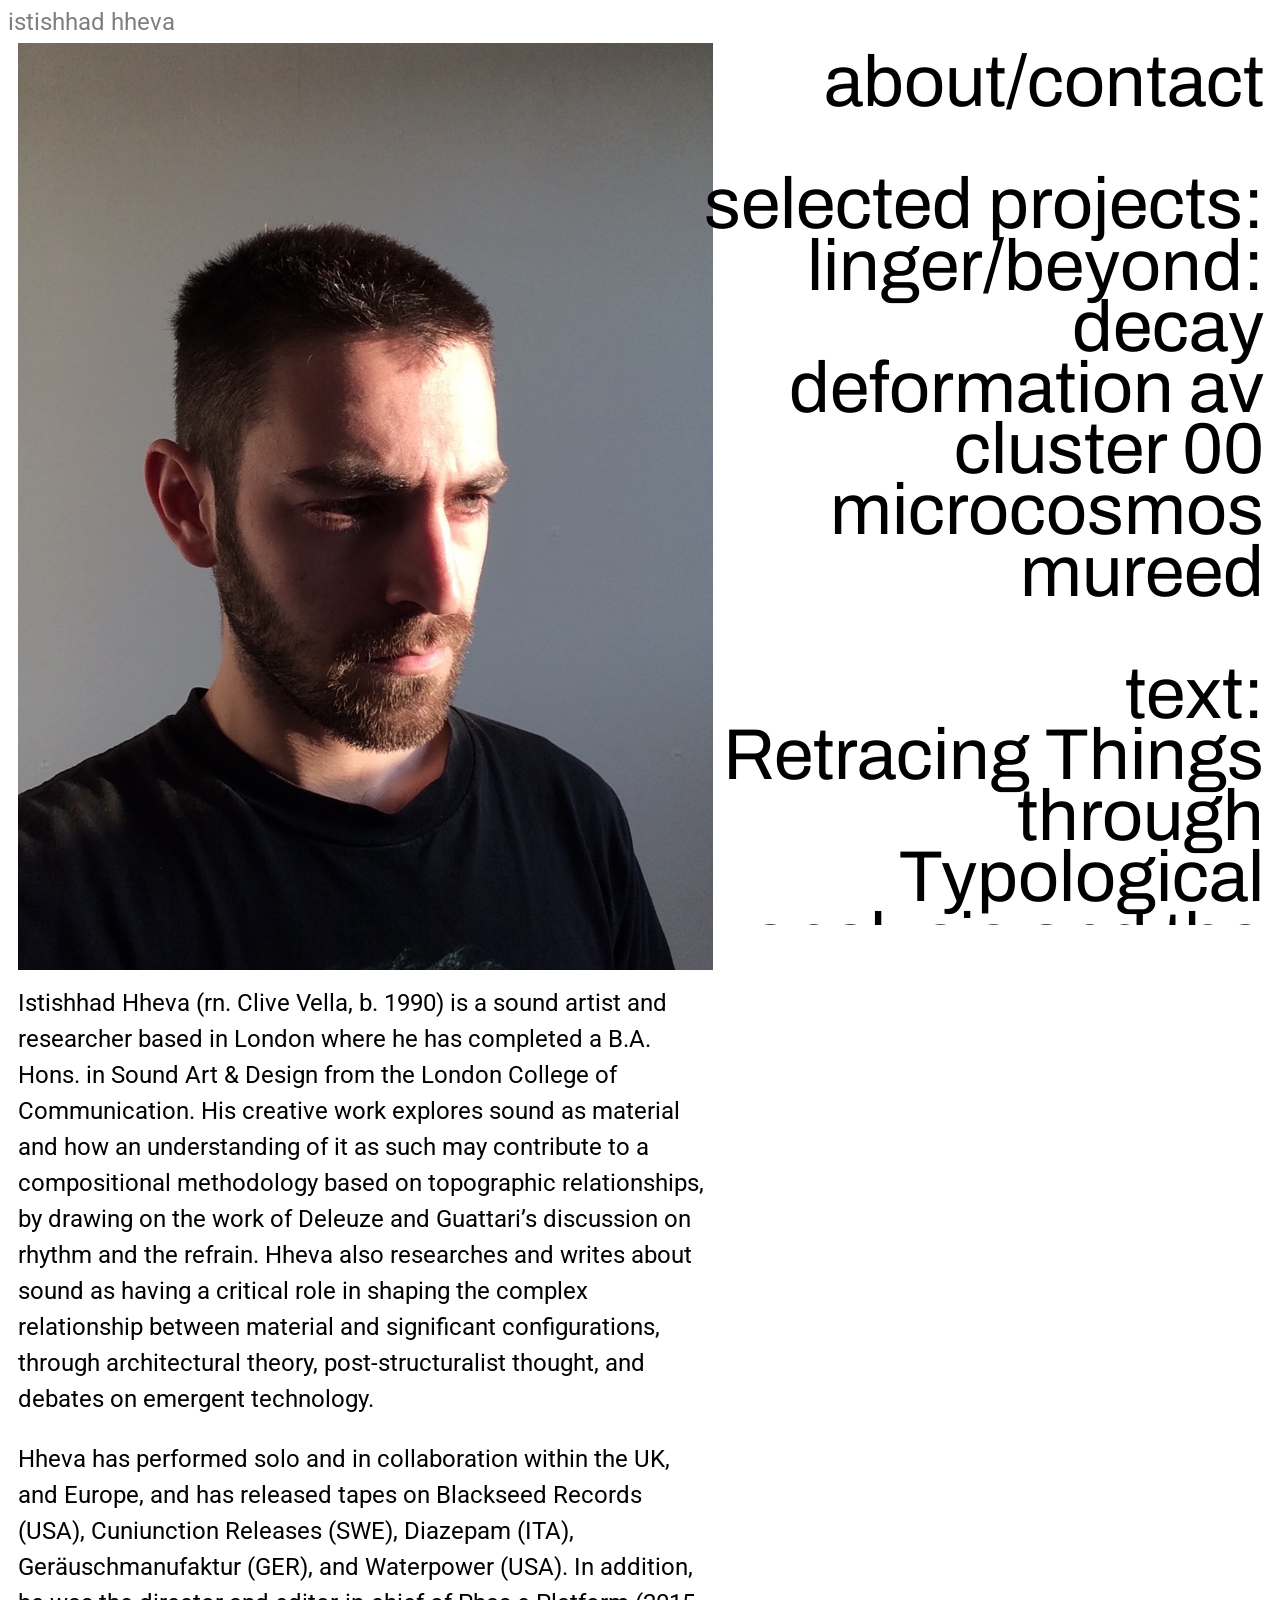
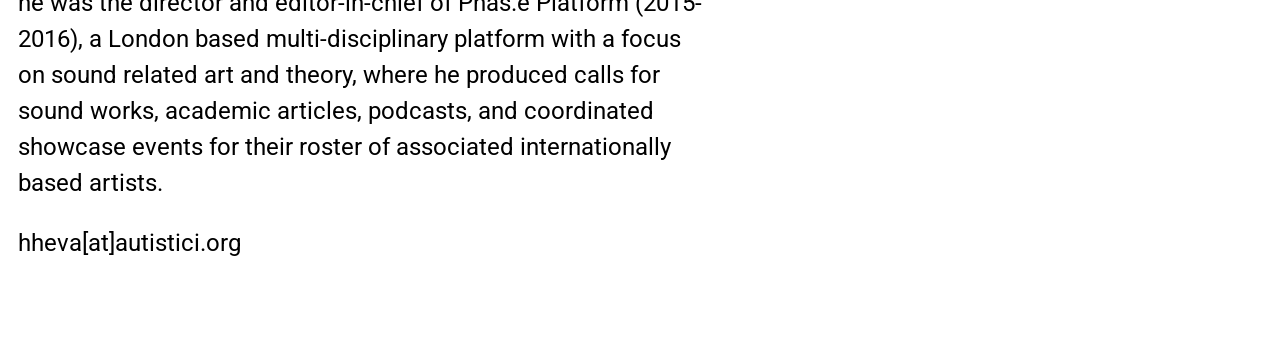
==== about.html @ 4253255d "Semi-completion" ====
<!DOCTYPE HTML>
<html>

<head>
  <title>Istishhad Hheva</title>
  <meta charset="utf-8">
  <link rel="stylesheet" href="style.css">
  <link href="https://fonts.googleapis.com/css?family=Roboto|Archivo" rel="stylesheet">
</head>

<body>

<!-- TITLE AND ARTICLE HEADER SECTION -->
<div class="supertitle">
    <a href="index.html">istishhad hheva</a>
</div>

<!-- SIDE BAR SECTION -->
<div class="sidebar">
<ul>
<li>
  <a href="about.html">about/contact</a>
</li>
<li><br /></li>
<li>
selected projects:<br /><a href="lingerbeyond.html">linger/beyond: decay</a><br /><a href="deformation.html">deformation av</a><br /><a href="cluster00.html">cluster 00</a><br /><a href="microcosmos.html">microcosmos</a><br /><a href="mureed.html">mureed</a>
</li>
<li><br /></li>
<li>
text:<br /><a href="typologies.html">Retracing Things through Typological analysis and the possibility of a generative Type</a><br /><a href="tensionfields.html">Tension fields, Diagrams and the event horizon</a><br /><a href="vibrantmatter.html">Vibrant Matter & the Subject-Object relationship</a><br /><a href="terraformation.html">Maps, Topography, Terraformation</a><br /><a href="ontodynamicity.html">Ontology, Dynamicity</a></li>
  </ul>
</div>
<!-- CONTENT SECTION -->
<div class="content-header">
<img src="about.jpg" />
</div>
<div style="padding-top:40px;" class="content">
<p>Istishhad Hheva (rn. Clive Vella, b. 1990) is a sound artist and researcher based in London where he has completed a B.A. Hons. in Sound Art & Design from the London College of Communication. His creative work explores sound as material and how an understanding of it as such may contribute to a compositional methodology based on topographic relationships, by drawing on the work of Deleuze and Guattari’s discussion on rhythm and the refrain. Hheva also researches and writes about sound as having a critical role in shaping the complex relationship between material and significant configurations, through architectural theory, post-structuralist thought, and debates on emergent technology.</p>
<p>Hheva has performed solo and in collaboration within the UK, and Europe, and has released tapes on Blackseed Records (USA), Cuniunction Releases (SWE), Diazepam (ITA), Geräuschmanufaktur (GER), and Waterpower (USA). In addition, he was the director and editor-in-chief of Phas.e Platform (2015-2016), a London based multi-disciplinary platform with a focus on sound related art and theory, where he produced calls for sound works, academic articles, podcasts, and coordinated showcase events for their roster of associated internationally based artists.</p>
<p>hheva[at]autistici.org</p>



</div>

</body>

</html>
---- style.css ----
a:link, a:visited {
    color: black;
    padding: 0px 0px;
    text-decoration: none;
}

a:hover, a:active {
    color: rgb(150,150,150);
}

body {
  font-size: 24px;
  height: 100%;
  overflow-y: hidden;
  font-family: "Roboto", sans-serif;
}

blockquote {
  font-style: italic;
  font-size: 150%;
  line-height: 150%;
}

h1 {
  font-size: 300%;
}

img {
  max-width: 100%;
  max-height: 100%;
}

p {
  line-height: 150%;
}

ul {
      list-style-type: none;
      text-align: right;
      padding-right: 1rem;
}

ol {
  line-height: 150%;
}

.content {
    height: 100%;
    min-height: auto;
    width: 55%;
    max-width: 75%;
    position: relative;
    padding-left: 10px;
    top: -70px;
    /*background: #0f0;*/
    overflow-y: hidden;
    z-index: 45;
}

.content-header {
  /*transform:rotate(90deg);*/
  border: 10px;
  height: 100%;
  min-height: auto;
  width: 55%;
  max-width: 75%;
  position: relative;
  padding-left: 10px;
  padding-bottom: 50px;
  top: 35px;
  /*background: #0f0;*/
  z-index: 50;
}

.content-padding {
  height: 100%;
  min-height: auto;
  width: 55%;
  max-width: 75%;
  position: relative;
  padding-left: 10px;
  top: -20px;
  /*background: #0f0;*/
  overflow-y: hidden;
  z-index: 50;
}

.sidebar {
    top: -20px;
    position: fixed;
    margin-left: 47%;
    width: auto;
    height: 105%;
  /*  background: rgba(240, 240, 240, 0.5); */
    z-index: 100;
    font-size: 300%;
    word-wrap: normal;
    overflow: auto;
    line-height: 85%;
    font-family: "Archivo", sans-serif;
}

.supertitle {
  position: fixed;
  width: auto;
  font-size: 100%;
  z-index: 150;
  opacity: 0.5;
}
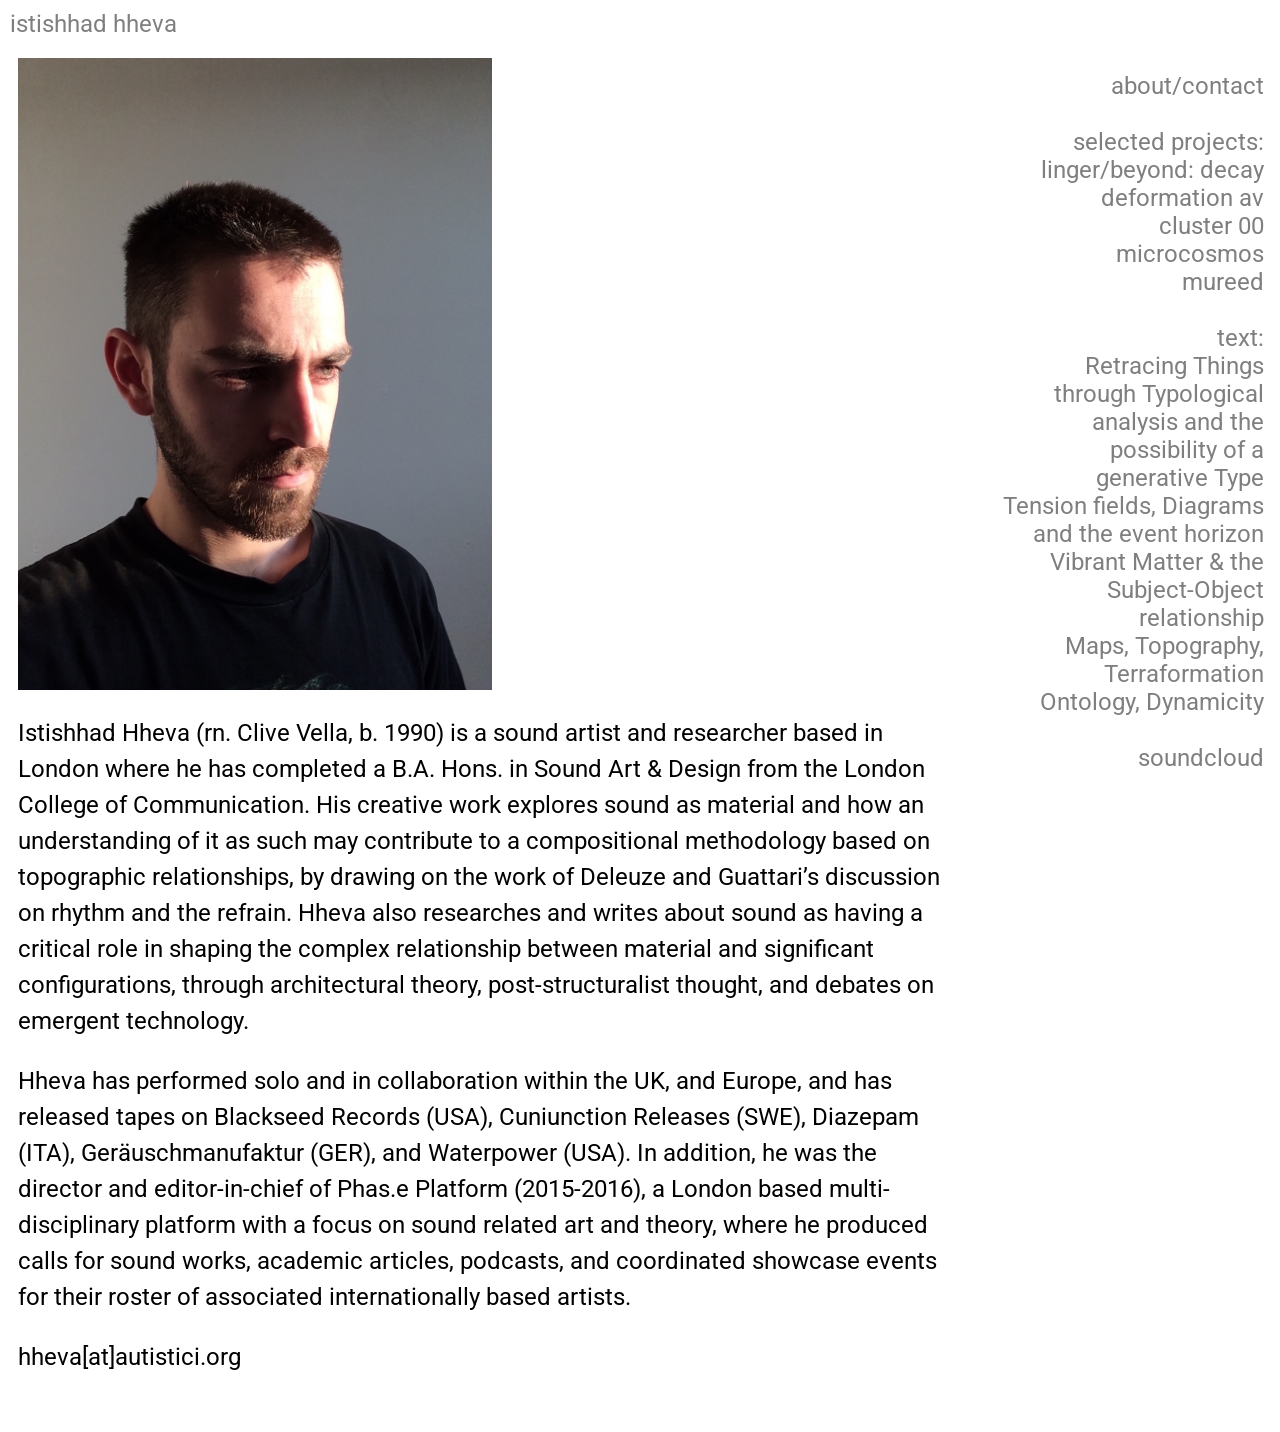
==== commit 960e14aa: "Super Update Fixed scrollbar issue, fixed design in general, added links and paddings" ====
--- a/about.html
+++ b/about.html
@@ -5,7 +5,7 @@
   <title>Istishhad Hheva</title>
   <meta charset="utf-8">
   <link rel="stylesheet" href="style.css">
-  <link href="https://fonts.googleapis.com/css?family=Roboto|Archivo" rel="stylesheet">
+  <link href="https://fonts.googleapis.com/css?family=Rajdhani|Roboto" rel="stylesheet">
 </head>
 
 <body>
@@ -19,7 +19,7 @@
 <div class="sidebar">
 <ul>
 <li>
-  <a href="about.html">about/contact</a>
+    <a href="about.html">about/contact</a>
 </li>
 <li><br /></li>
 <li>
@@ -28,8 +28,12 @@
 <li><br /></li>
 <li>
 text:<br /><a href="typologies.html">Retracing Things through Typological analysis and the possibility of a generative Type</a><br /><a href="tensionfields.html">Tension fields, Diagrams and the event horizon</a><br /><a href="vibrantmatter.html">Vibrant Matter & the Subject-Object relationship</a><br /><a href="terraformation.html">Maps, Topography, Terraformation</a><br /><a href="ontodynamicity.html">Ontology, Dynamicity</a></li>
+<li>
+  <br /><a href="http://www.soundcloud.com/hheva" target="_blank">soundcloud</a>
+</li>
   </ul>
 </div>
+
 <!-- CONTENT SECTION -->
 <div class="content-header">
 <img src="about.jpg" />
--- a/style.css
+++ b/style.css
@@ -9,9 +9,8 @@
 }
 
 body {
-  font-size: 24px;
+  font-size: 150%;
   height: 100%;
-  overflow-y: hidden;
   font-family: "Roboto", sans-serif;
 }
 
@@ -23,14 +22,15 @@
 
 h1 {
   font-size: 300%;
+  padding: 0px;
 }
 
 img {
-  max-width: 100%;
-  max-height: 100%;
+  max-width: 50%;
+  max-height: 50%;
 }
 
-p {
+p, ol {
   line-height: 150%;
 }
 
@@ -40,70 +40,64 @@
       padding-right: 1rem;
 }
 
-ol {
-  line-height: 150%;
+.content, .content-padding, .content-header, .sidebar {
+  padding-left: 10px;
+  max-width: 75%;
 }
 
 .content {
     height: 100%;
     min-height: auto;
-    width: 55%;
-    max-width: 75%;
     position: relative;
-    padding-left: 10px;
-    top: -70px;
     /*background: #0f0;*/
     overflow-y: hidden;
     z-index: 45;
+    top: -25px;
 }
 
+/* this section is actually video/soundcloud media or images */
+
 .content-header {
-  /*transform:rotate(90deg);*/
-  border: 10px;
   height: 100%;
-  min-height: auto;
-  width: 55%;
-  max-width: 75%;
+  width: 100%;
   position: relative;
-  padding-left: 10px;
-  padding-bottom: 50px;
-  top: 35px;
-  /*background: #0f0;*/
-  z-index: 50;
+  z-index: 45;
+  top: 40px;
+  padding-bottom: 20px;
+  padding-top: 10px;
 }
+
+/* this section is titles of texts */
 
 .content-padding {
   height: 100%;
-  min-height: auto;
-  width: 55%;
-  max-width: 75%;
   position: relative;
-  padding-left: 10px;
-  top: -20px;
   /*background: #0f0;*/
-  overflow-y: hidden;
   z-index: 50;
+  padding-top: 10px;
 }
 
 .sidebar {
-    top: -20px;
+  padding-top: 40px;
+    right: 0px;
     position: fixed;
-    margin-left: 47%;
-    width: auto;
-    height: 105%;
-  /*  background: rgba(240, 240, 240, 0.5); */
+    width: 25%;
+    height: 100%;
+    word-wrap: normal;
+    font-family: "Roboto", sans-serif;
     z-index: 100;
-    font-size: 300%;
-    word-wrap: normal;
+    opacity: 0.5;
     overflow: auto;
-    line-height: 85%;
-    font-family: "Archivo", sans-serif;
 }
 
 .supertitle {
+  top: 0px;
+  left: 0px;
+  padding: 10px 0px 10px 10px;
   position: fixed;
-  width: auto;
+  width: 100%;
   font-size: 100%;
   z-index: 150;
+  /*background-color: #ff0;*/
   opacity: 0.5;
 }
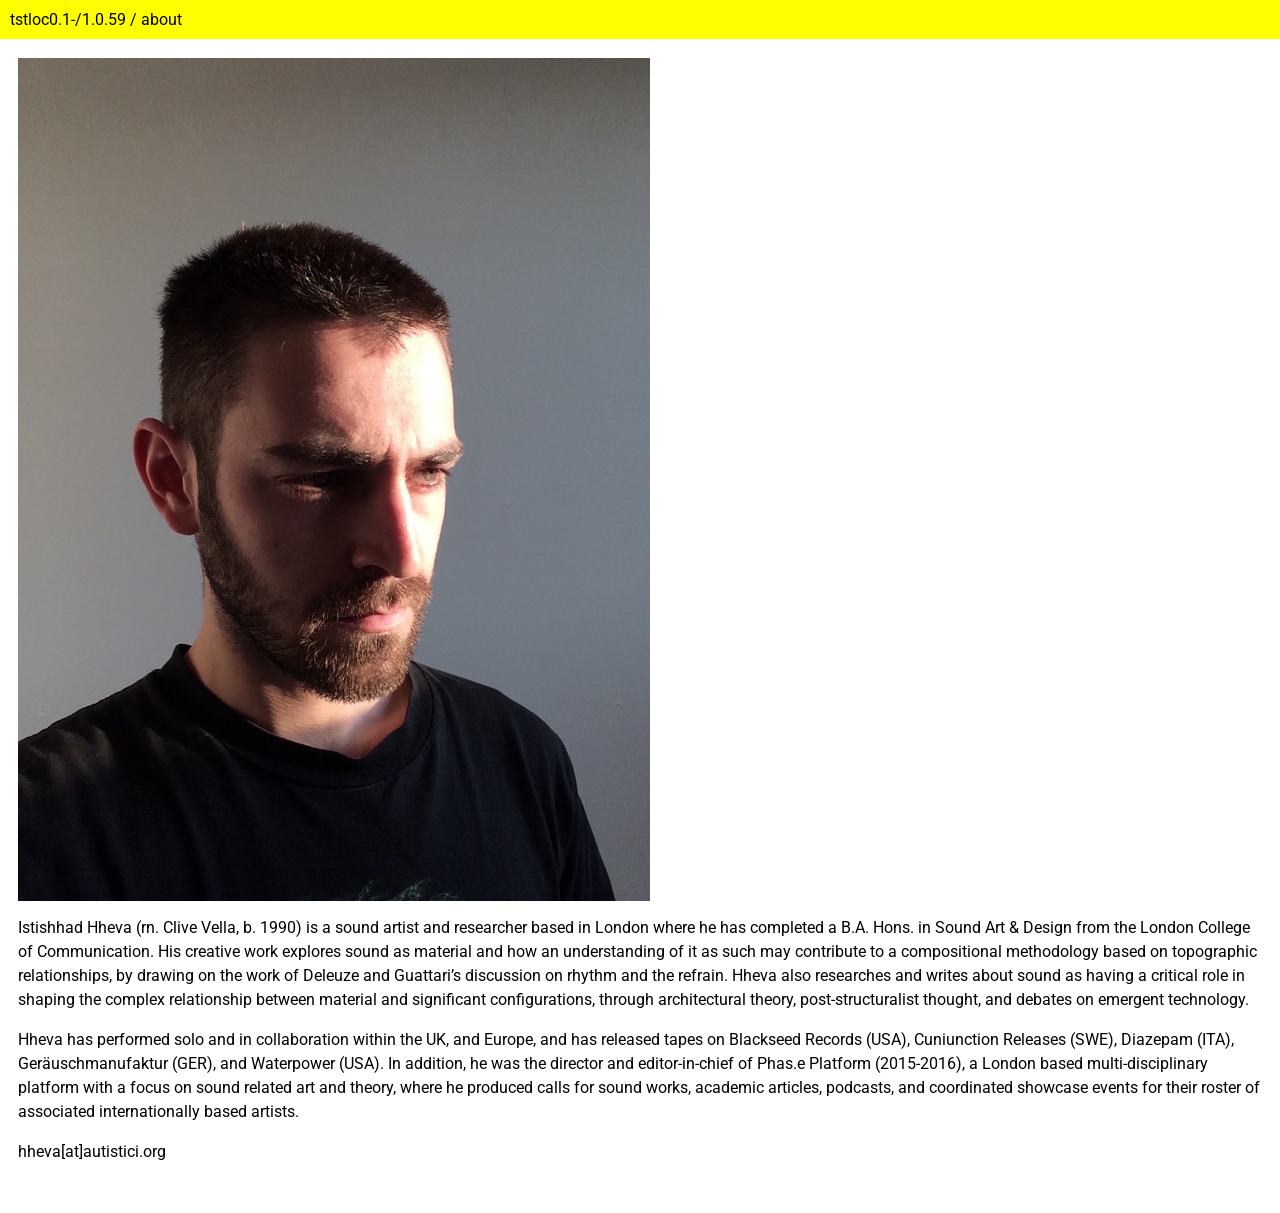
==== commit 8e91451d: "template update" ====
--- a/about.html
+++ b/about.html
@@ -2,7 +2,7 @@
 <html>
 
 <head>
-  <title>Istishhad Hheva</title>
+  <title>tstloc0.1-/1.0.59</title>
   <meta charset="utf-8">
   <link rel="stylesheet" href="style.css">
   <link href="https://fonts.googleapis.com/css?family=Rajdhani|Roboto" rel="stylesheet">
@@ -12,26 +12,7 @@
 
 <!-- TITLE AND ARTICLE HEADER SECTION -->
 <div class="supertitle">
-    <a href="index.html">istishhad hheva</a>
-</div>
-
-<!-- SIDE BAR SECTION -->
-<div class="sidebar">
-<ul>
-<li>
-    <a href="about.html">about/contact</a>
-</li>
-<li><br /></li>
-<li>
-selected projects:<br /><a href="lingerbeyond.html">linger/beyond: decay</a><br /><a href="deformation.html">deformation av</a><br /><a href="cluster00.html">cluster 00</a><br /><a href="microcosmos.html">microcosmos</a><br /><a href="mureed.html">mureed</a>
-</li>
-<li><br /></li>
-<li>
-text:<br /><a href="typologies.html">Retracing Things through Typological analysis and the possibility of a generative Type</a><br /><a href="tensionfields.html">Tension fields, Diagrams and the event horizon</a><br /><a href="vibrantmatter.html">Vibrant Matter & the Subject-Object relationship</a><br /><a href="terraformation.html">Maps, Topography, Terraformation</a><br /><a href="ontodynamicity.html">Ontology, Dynamicity</a></li>
-<li>
-  <br /><a href="http://www.soundcloud.com/hheva" target="_blank">soundcloud</a>
-</li>
-  </ul>
+    <a href="index.html">tstloc0.1-/1.0.59</a> / <a href="about.html">about</a>
 </div>
 
 <!-- CONTENT SECTION -->
--- a/style.css
+++ b/style.css
@@ -5,11 +5,11 @@
 }
 
 a:hover, a:active {
-    color: rgb(150,150,150);
+    color: rgb(175,175,175);
 }
 
 body {
-  font-size: 150%;
+  font-size: 100%;
   height: 100%;
   font-family: "Roboto", sans-serif;
 }
@@ -25,6 +25,10 @@
   padding: 0px;
 }
 
+h5 {
+  margin-top: 2%;
+}
+
 img {
   max-width: 50%;
   max-height: 50%;
@@ -36,13 +40,15 @@
 
 ul {
       list-style-type: none;
-      text-align: right;
+      text-align: left;
       padding-right: 1rem;
 }
 
 .content, .content-padding, .content-header, .sidebar {
   padding-left: 10px;
-  max-width: 75%;
+  padding-right: 10px;
+  max-width: 100%;
+  word-wrap: break-word;
 }
 
 .content {
@@ -53,6 +59,7 @@
     overflow-y: hidden;
     z-index: 45;
     top: -25px;
+    margin-left: 0%;
 }
 
 /* this section is actually video/soundcloud media or images */
@@ -65,6 +72,7 @@
   top: 40px;
   padding-bottom: 20px;
   padding-top: 10px;
+  margin-left: 0%;
 }
 
 /* this section is titles of texts */
@@ -75,19 +83,20 @@
   /*background: #0f0;*/
   z-index: 50;
   padding-top: 10px;
+  margin-left: 0%;
 }
 
 .sidebar {
   padding-top: 40px;
-    right: 0px;
+    left: 0px;
     position: fixed;
-    width: 25%;
+    width: 15%;
     height: 100%;
     word-wrap: normal;
     font-family: "Roboto", sans-serif;
     z-index: 100;
-    opacity: 0.5;
     overflow: auto;
+    font-size: 75%;
 }
 
 .supertitle {
@@ -98,6 +107,6 @@
   width: 100%;
   font-size: 100%;
   z-index: 150;
-  /*background-color: #ff0;*/
-  opacity: 0.5;
+  background-color: #ff0;
+  opacity: 1;
 }
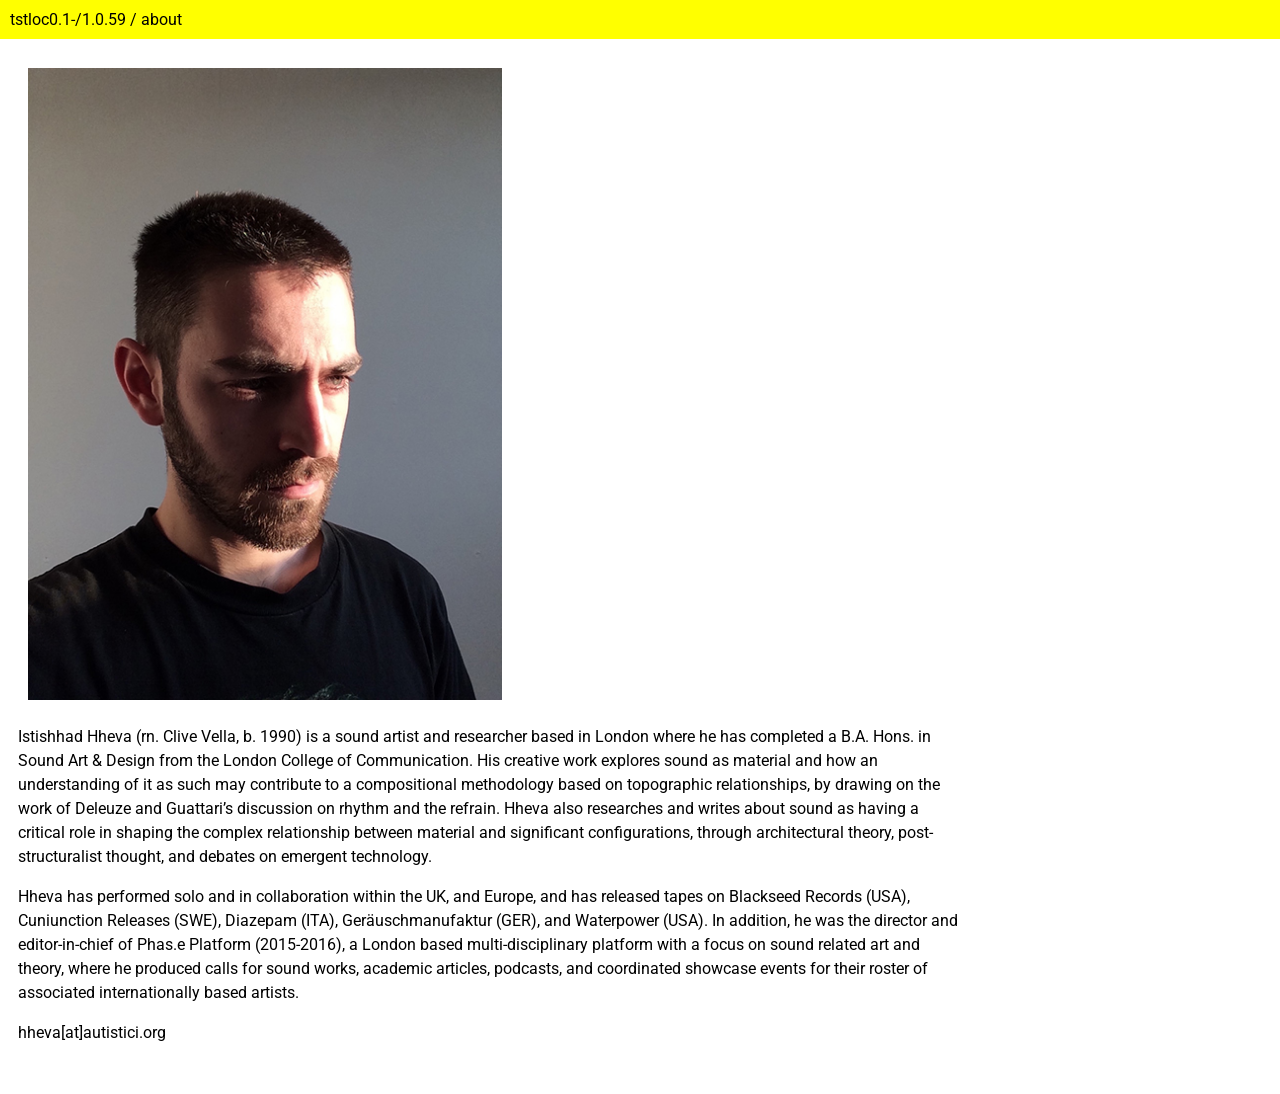
==== commit 484adf71: "Add files via upload" ====
--- a/about.html
+++ b/about.html
@@ -5,7 +5,7 @@
   <title>tstloc0.1-/1.0.59</title>
   <meta charset="utf-8">
   <link rel="stylesheet" href="style.css">
-  <link href="https://fonts.googleapis.com/css?family=Rajdhani|Roboto" rel="stylesheet">
+  <link href="https://fonts.googleapis.com/css?family=Roboto" rel="stylesheet">
 </head>
 
 <body>
@@ -17,7 +17,7 @@
 
 <!-- CONTENT SECTION -->
 <div class="content-header">
-<img src="about.jpg" />
+<img src="about.jpg" class="about"/>
 </div>
 <div style="padding-top:40px;" class="content">
 <p>Istishhad Hheva (rn. Clive Vella, b. 1990) is a sound artist and researcher based in London where he has completed a B.A. Hons. in Sound Art & Design from the London College of Communication. His creative work explores sound as material and how an understanding of it as such may contribute to a compositional methodology based on topographic relationships, by drawing on the work of Deleuze and Guattari’s discussion on rhythm and the refrain. Hheva also researches and writes about sound as having a critical role in shaping the complex relationship between material and significant configurations, through architectural theory, post-structuralist thought, and debates on emergent technology.</p>
--- a/style.css
+++ b/style.css
@@ -30,6 +30,12 @@
 }
 
 img {
+  max-width: 100%;
+  max-height: 100%;
+  padding: 10px;
+}
+
+img.about {
   max-width: 50%;
   max-height: 50%;
 }
@@ -47,7 +53,7 @@
 .content, .content-padding, .content-header, .sidebar {
   padding-left: 10px;
   padding-right: 10px;
-  max-width: 100%;
+  max-width: 75%;
   word-wrap: break-word;
 }
 
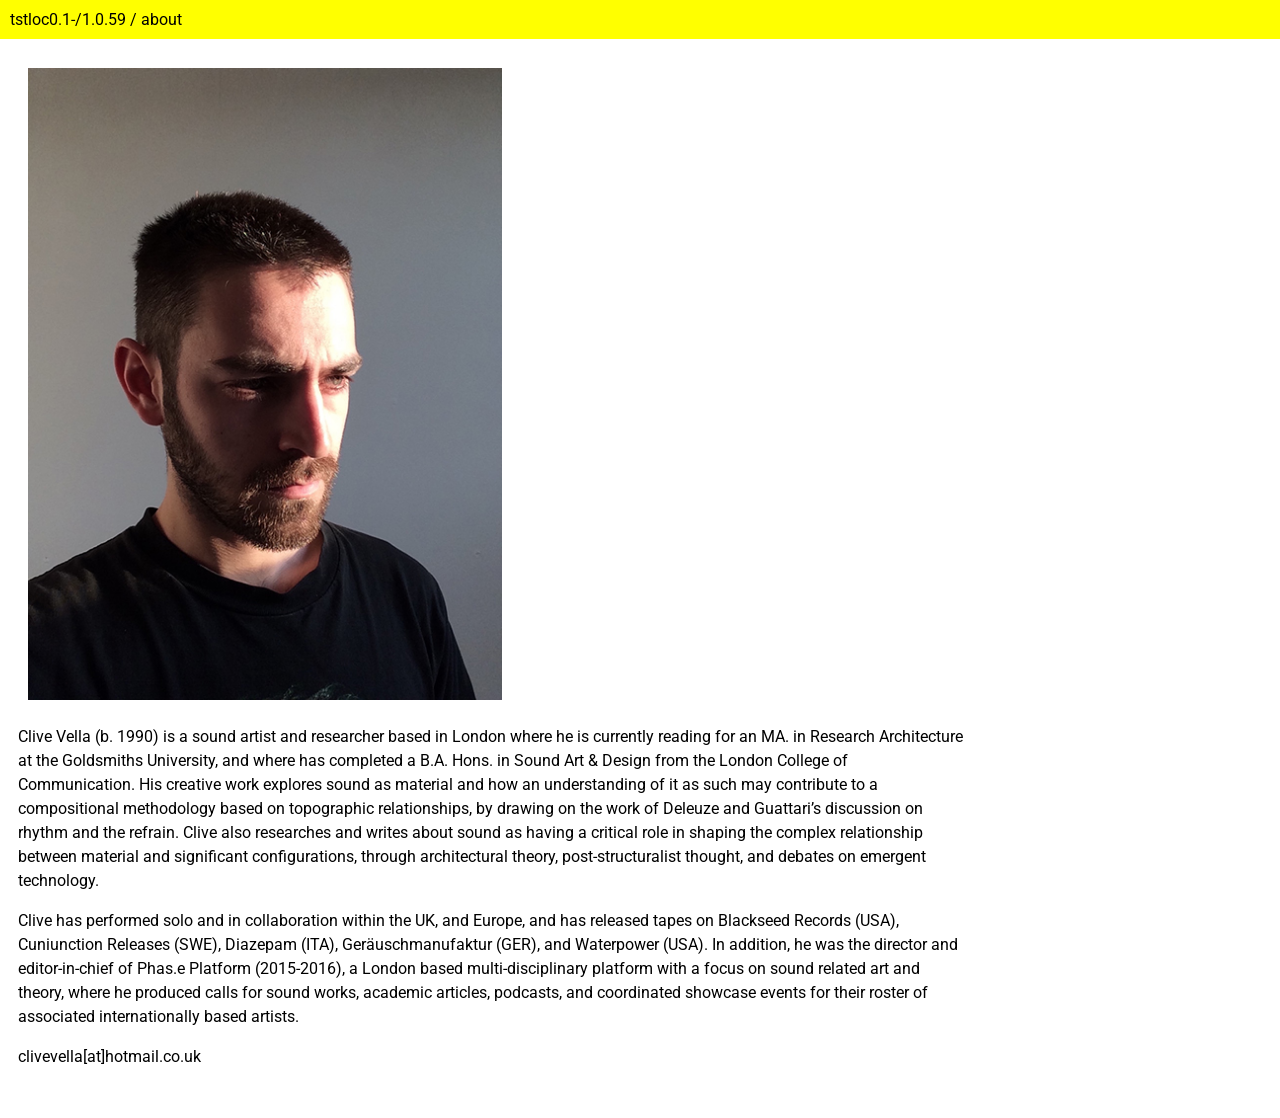
==== commit c647292c: "Update about.html" ====
--- a/about.html
+++ b/about.html
@@ -20,9 +20,9 @@
 <img src="about.jpg" class="about"/>
 </div>
 <div style="padding-top:40px;" class="content">
-<p>Istishhad Hheva (rn. Clive Vella, b. 1990) is a sound artist and researcher based in London where he has completed a B.A. Hons. in Sound Art & Design from the London College of Communication. His creative work explores sound as material and how an understanding of it as such may contribute to a compositional methodology based on topographic relationships, by drawing on the work of Deleuze and Guattari’s discussion on rhythm and the refrain. Hheva also researches and writes about sound as having a critical role in shaping the complex relationship between material and significant configurations, through architectural theory, post-structuralist thought, and debates on emergent technology.</p>
-<p>Hheva has performed solo and in collaboration within the UK, and Europe, and has released tapes on Blackseed Records (USA), Cuniunction Releases (SWE), Diazepam (ITA), Geräuschmanufaktur (GER), and Waterpower (USA). In addition, he was the director and editor-in-chief of Phas.e Platform (2015-2016), a London based multi-disciplinary platform with a focus on sound related art and theory, where he produced calls for sound works, academic articles, podcasts, and coordinated showcase events for their roster of associated internationally based artists.</p>
-<p>hheva[at]autistici.org</p>
+<p>Clive Vella (b. 1990) is a sound artist and researcher based in London where he is currently reading for an MA. in Research Architecture at the Goldsmiths University, and where has completed a B.A. Hons. in Sound Art & Design from the London College of Communication. His creative work explores sound as material and how an understanding of it as such may contribute to a compositional methodology based on topographic relationships, by drawing on the work of Deleuze and Guattari’s discussion on rhythm and the refrain. Clive also researches and writes about sound as having a critical role in shaping the complex relationship between material and significant configurations, through architectural theory, post-structuralist thought, and debates on emergent technology.</p>
+<p>Clive has performed solo and in collaboration within the UK, and Europe, and has released tapes on Blackseed Records (USA), Cuniunction Releases (SWE), Diazepam (ITA), Geräuschmanufaktur (GER), and Waterpower (USA). In addition, he was the director and editor-in-chief of Phas.e Platform (2015-2016), a London based multi-disciplinary platform with a focus on sound related art and theory, where he produced calls for sound works, academic articles, podcasts, and coordinated showcase events for their roster of associated internationally based artists.</p>
+<p>clivevella[at]hotmail.co.uk</p>
 
 
 
